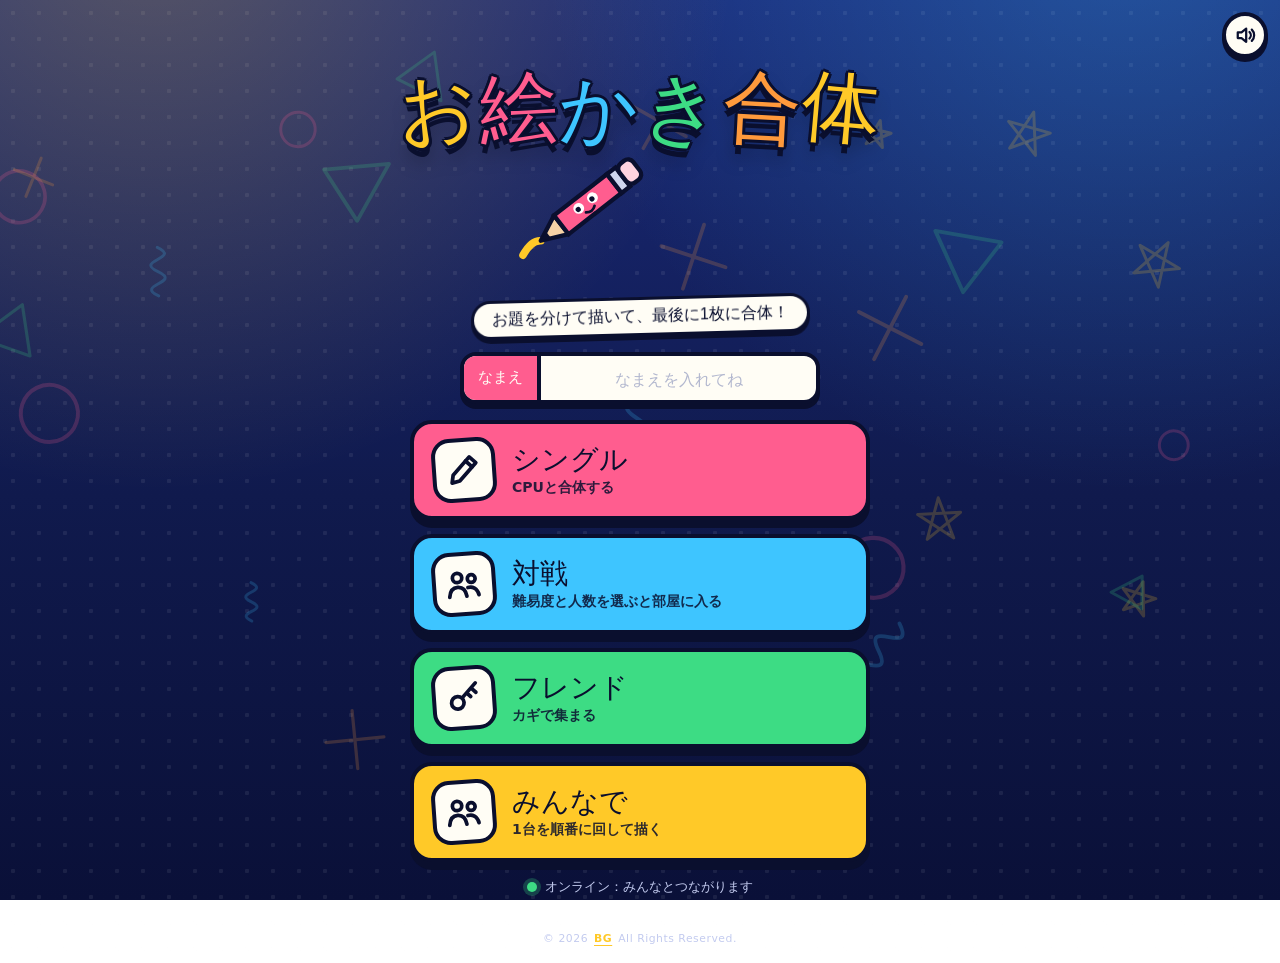
==== index.html @ b308ee33 "Friend rooms: mode select (normal, topic-pick, picture shiritori) Co-Authored-By: Claude Fable 5.2 <" ====
<!doctype html>
<html lang="ja">
<head>
  <meta charset="utf-8">
  <meta name="viewport" content="width=device-width, initial-scale=1">
  <meta name="theme-color" content="#101a4d">
  <!-- 安全設定：このページが読みこめるものを決める。
       プログラムは自分のサイトのものだけ。通信先は Supabase だけ。見た目は自分のサイトと Google Fonts だけ。
       万一、変な文字がページにまぎれこんでも、よそのプログラムは動かない。 -->
  <meta http-equiv="Content-Security-Policy" content="default-src 'self'; script-src 'self'; style-src 'self' https://fonts.googleapis.com; font-src https://fonts.gstatic.com; img-src 'self' data: blob:; connect-src 'self' https://*.supabase.co wss://*.supabase.co; worker-src 'self' blob:; object-src 'none'; base-uri 'none'; form-action 'none'">
  <meta name="referrer" content="no-referrer">
  <!-- アイコン：ブラウザのタブ（icon.svg / icon-32.png）と、スマホのホーム画面（apple-touch-icon.png / icon-192.png） -->
  <link rel="icon" href="icon.svg" type="image/svg+xml">
  <link rel="icon" href="icon-32.png" type="image/png" sizes="32x32">
  <link rel="icon" href="icon-192.png" type="image/png" sizes="192x192">
  <link rel="apple-touch-icon" href="apple-touch-icon.png">
  <title>お絵かき合体</title>
  <meta name="description" content="お題を分けて描いて、最後に1枚に合体！となりの絵は見えないまま描いて、つながり度を点数で出す。1人でも、友だちと5人まででも遊べる。無料・登録なし・スマホOKのお絵かきゲーム。">
  <!-- 紹介カード：X や LINE に URL を貼ったときに出る、タイトルと画像 -->
  <meta property="og:type" content="website">
  <meta property="og:site_name" content="お絵かき合体">
  <meta property="og:title" content="お絵かき合体｜半分だけ描いて、合体！">
  <meta property="og:description" content="となりの絵は見えないまま描いて合体。だいたい変な生き物が生まれます。無料・登録なし・スマホOK。">
  <meta property="og:url" content="https://orjapps.github.io/oekaki-gattai/">
  <meta property="og:image" content="https://orjapps.github.io/oekaki-gattai/ogp.png">
  <meta property="og:image:width" content="1200">
  <meta property="og:image:height" content="630">
  <meta property="og:locale" content="ja_JP">
  <meta name="twitter:card" content="summary_large_image">
  <meta name="twitter:site" content="@BG_boldgenesis">
  <meta name="twitter:image" content="https://orjapps.github.io/oekaki-gattai/ogp.png">
  <link rel="preconnect" href="https://fonts.googleapis.com">
  <link rel="preconnect" href="https://fonts.gstatic.com" crossorigin>
  <link href="https://fonts.googleapis.com/css2?family=Mochiy+Pop+One&family=Zen+Maru+Gothic:wght@500;700&display=swap" rel="stylesheet">
  <link rel="stylesheet" href="style.css?v=20261119172247">
</head>
<body>
  <main id="app"></main>
  <footer class="copyright"><small>&copy; 2026 <a href="https://x.com/BG_boldgenesis" target="_blank" rel="noopener noreferrer">BG</a> All Rights Reserved.</small></footer>
  <script type="module" src="app.js?v=20261119172247"></script>
</body>
</html>
---- style.css ----
/* style.css：クイズ番組のステージ × らくがき帳。太いふち、ずらした影、はっきりした色。 */
:root {
  --ink: #0a0f2e;
  --navy: #101a4d;
  --panel: #1c2b6e;
  --line: #34449a;
  --gold: #ffc928;
  --pink: #ff5d8f;
  --sky: #3ec5ff;
  --green: #3ddc84;
  --orange: #ff9a3c;
  --red: #ff5252;
  --paper: #fffdf5;
  --text: #ffffff;
  --sub: #c3cbef;
  --display: "Mochiy Pop One", "Hiragino Maru Gothic ProN", "Yu Gothic UI", "Meiryo", sans-serif;
  --body: "Zen Maru Gothic", "Hiragino Maru Gothic ProN", "Yu Gothic UI", "Meiryo", system-ui, sans-serif;
  /* 文字のふちどり（8方向）＋下の影 */
  --outline: 3px 0 0 var(--ink), -3px 0 0 var(--ink), 0 3px 0 var(--ink), 0 -3px 0 var(--ink),
    2px 2px 0 var(--ink), -2px 2px 0 var(--ink), 2px -2px 0 var(--ink), -2px -2px 0 var(--ink);
}
* { box-sizing: border-box; }
html, body { margin: 0; }
body {
  color: var(--text);
  font-family: var(--body);
  font-weight: 500;
  min-height: 100vh;
  background:
    radial-gradient(circle at 12% -10%, rgba(255, 201, 40, .28) 0, transparent 38%),
    radial-gradient(circle at 88% -10%, rgba(62, 197, 255, .28) 0, transparent 38%),
    radial-gradient(rgba(255, 255, 255, .07) 2px, transparent 2.5px) 0 0 / 26px 26px,
    linear-gradient(#1a2a7a, var(--navy) 55%, #0a1038) fixed;
  overflow-x: hidden;
  display: flex; flex-direction: column; /* 著作権表示をいちばん下に置く */
}
.backdrop { position: fixed; inset: 0; width: 100%; height: 100%; z-index: 0; pointer-events: none; }
.confetti { position: fixed; inset: 0; width: 100%; height: 100%; z-index: 30; pointer-events: none; }

#app {
  position: relative; z-index: 1; flex: 1 0 auto; width: 100%;
  max-width: 600px; margin: 0 auto; padding: 66px 16px 20px;
  display: flex; flex-direction: column; align-items: center; gap: 16px; text-align: center;
}
h1, h2, p, ul { margin: 0; padding: 0; }

/* 画面が変わったとき、上から順にぽんと出る */
#app.enter > * { animation: pop .42s cubic-bezier(.2, 1.4, .4, 1) backwards; }
#app.enter > :nth-child(2) { animation-delay: .05s; }
#app.enter > :nth-child(3) { animation-delay: .1s; }
#app.enter > :nth-child(4) { animation-delay: .15s; }
#app.enter > :nth-child(5) { animation-delay: .2s; }
#app.enter > :nth-child(6) { animation-delay: .25s; }
#app.enter > :nth-child(n+7) { animation-delay: .3s; }
@keyframes pop { from { opacity: 0; transform: translateY(18px) scale(.94); } }

/* ---------- 文字 ---------- */
.logo {
  font-family: var(--display); font-weight: 400; font-size: clamp(44px, 13vw, 78px); line-height: 1.1;
  margin-top: 0; display: flex; flex-wrap: wrap; justify-content: center; letter-spacing: .02em;
}
.logo span {
  display: inline-block; color: var(--gold);
  text-shadow: var(--outline), 0 9px 0 var(--ink), 0 14px 18px rgba(0, 0, 0, .35);
  animation: hop 2.6s ease-in-out infinite; animation-delay: calc(var(--i) * .12s);
  transform: rotate(calc((var(--i) - 2.5) * 2deg));
}
.logo span:nth-child(2) { color: var(--pink); }
.logo span:nth-child(3) { color: var(--sky); }
.logo span:nth-child(4) { color: var(--green); }
.logo span:nth-child(5) { color: var(--orange); }
@keyframes hop {
  0%, 60%, 100% { translate: 0 0; }
  30% { translate: 0 -12px; }
}
.mascot { width: min(260px, 70%); margin-top: -6px; }
.mascot svg { display: block; width: 100%; overflow: visible; }
/* 線とえんぴつの動きは app.js の animateMascot が毎フレーム動かす（えんぴつの先が線の先頭にくる） */
.squiggle { fill: none; stroke: var(--gold); stroke-width: 7; stroke-linecap: round; stroke-linejoin: round; }

.tagline {
  font-family: var(--display); font-size: 16px; color: var(--ink); background: var(--paper);
  border: 3px solid var(--ink); border-radius: 999px; padding: 6px 18px; box-shadow: 0 4px 0 var(--ink); rotate: -1.5deg;
}
.head { display: flex; flex-direction: column; align-items: center; gap: 12px; }
.ribbon {
  font-family: var(--display); font-weight: 400; font-size: clamp(26px, 7vw, 36px); color: var(--ink);
  background: var(--gold); border: 4px solid var(--ink); border-radius: 14px; padding: 6px 30px;
  box-shadow: 0 6px 0 var(--ink); rotate: -2deg;
}
.lead { font-size: 19px; font-weight: 700; }
.note { font-size: 15px; color: var(--sub); line-height: 1.6; }
.status { font-size: 13px; color: var(--sub); display: flex; align-items: center; gap: 8px; justify-content: center; }
.status i { width: 10px; height: 10px; border-radius: 50%; background: var(--orange); flex: none; }
.status.on i { background: var(--green); box-shadow: 0 0 0 4px rgba(61, 220, 132, .25); }

/* ---------- 入力 ---------- */
.nametag {
  display: flex; align-items: stretch; width: 100%; max-width: 360px; border: 4px solid var(--ink); border-radius: 16px;
  background: var(--paper); box-shadow: 0 5px 0 var(--ink); overflow: hidden;
}
.nametag span { white-space: nowrap; font-family: var(--display); font-size: 15px; color: var(--paper); background: var(--pink); padding: 0 14px; display: grid; place-items: center; border-right: 4px solid var(--ink); }
.input { font: inherit; font-weight: 700; font-size: 20px; text-align: center; color: var(--ink); background: transparent; border: 0; padding: 10px 12px; width: 100%; min-width: 0; }
.input:focus { outline: none; background: #fff3c4; }
.input.key { font-family: var(--display); font-size: clamp(22px, 7vw, 32px); letter-spacing: .06em; padding: 8px 0; color: var(--ink); }
.input.key::placeholder { color: #cfd3e6; }
.input::placeholder { color: #b3b8cf; font-weight: 500; font-size: 16px; }

/* ---------- ボタン ---------- */
button { font-family: var(--body); cursor: pointer; -webkit-tap-highlight-color: transparent; }
:focus-visible { outline: 4px solid #fff; outline-offset: 3px; }
.ico { display: inline-grid; place-items: center; flex: none; }
.ico svg { width: 1.25em; height: 1.25em; fill: none; stroke: currentColor; stroke-width: 2.4; stroke-linecap: round; stroke-linejoin: round; }

.menu { display: flex; flex-direction: column; gap: 14px; width: 100%; max-width: 460px; }
.card {
  position: relative; display: flex; align-items: center; gap: 16px; text-align: left; color: var(--ink);
  background: var(--c); border: 4px solid var(--ink); border-radius: 22px; padding: 14px 18px;
  box-shadow: 0 8px 0 var(--ink); transition: translate .08s, box-shadow .08s, rotate .15s;
}
.card:hover { rotate: -1deg; translate: 0 -2px; box-shadow: 0 10px 0 var(--ink); }
.card:active { translate: 0 6px; box-shadow: 0 2px 0 var(--ink); }
.card-art { width: 64px; height: 64px; flex: none; border-radius: 18px; background: var(--paper); border: 4px solid var(--ink); display: grid; place-items: center; font-size: 30px; rotate: -4deg; overflow: hidden; }
.card-art .mini { width: 100%; height: 100%; display: block; }
.card-text { display: flex; flex-direction: column; gap: 2px; min-width: 0; }
.card-text b { font-family: var(--display); font-weight: 400; font-size: clamp(22px, 6.5vw, 28px); line-height: 1.25; }
.card-text small { font-size: 14px; font-weight: 700; opacity: .85; }
.stars { margin-left: auto; font-size: 20px; color: var(--paper); text-shadow: var(--outline); white-space: nowrap; letter-spacing: 2px; }
.stars i { font-style: normal; opacity: .28; }

.btn {
  font-family: var(--display); font-size: 17px; color: var(--ink); background: var(--paper);
  border: 4px solid var(--ink); border-radius: 18px; padding: 11px 22px; box-shadow: 0 6px 0 var(--ink);
  display: inline-flex; align-items: center; justify-content: center; gap: 8px; transition: translate .08s, box-shadow .08s;
}
.btn:hover { translate: 0 -2px; box-shadow: 0 8px 0 var(--ink); }
.btn:active { translate: 0 5px; box-shadow: 0 1px 0 var(--ink); }
.btn.primary { background: var(--gold); font-size: 22px; padding: 14px 40px; }
.btn.primary.on, .btn.go { background: var(--green); }
.btn.ghost { background: transparent; border-color: transparent; box-shadow: none; color: var(--sub); font-family: var(--body); font-weight: 700; font-size: 16px; }
.btn.ghost:hover { color: #fff; translate: 0 0; box-shadow: none; }
.actions { display: flex; flex-wrap: wrap; gap: 12px; justify-content: center; align-items: center; }

.mute {
  position: fixed; top: 12px; right: 12px; z-index: 20; width: 46px; height: 46px; border-radius: 50%;
  background: var(--paper); color: var(--ink); border: 4px solid var(--ink); box-shadow: 0 4px 0 var(--ink);
  display: grid; place-items: center; font-size: 18px; padding: 0;
}
.mute:active { translate: 0 3px; box-shadow: 0 1px 0 var(--ink); }

/* ---------- チップ・カギ ---------- */
.chips, .row { display: flex; gap: 10px; flex-wrap: wrap; justify-content: center; align-items: center; width: 100%; }
.chip { background: var(--panel); border: 3px solid var(--ink); border-radius: 999px; padding: 5px 14px; font-size: 15px; font-weight: 700; display: inline-flex; align-items: center; gap: 8px; }
.chip.gold { background: var(--gold); color: var(--ink); font-family: var(--display); font-weight: 400; font-size: 17px; box-shadow: 0 4px 0 var(--ink); }
.chip .dot { width: 14px; height: 14px; border-radius: 50%; background: var(--seat); border: 3px solid var(--ink); flex: none; }

.ticket {
  position: relative; background: var(--paper); color: var(--ink); border: 4px dashed var(--ink); border-radius: 18px;
  padding: 10px 26px 12px; display: flex; flex-direction: column; align-items: center; gap: 2px;
  box-shadow: 0 6px 0 var(--ink); width: 100%; max-width: 380px; rotate: 1deg;
}
.ticket small { font-weight: 700; font-size: 14px; display: inline-flex; align-items: center; gap: 6px; }
.ticket b { font-family: var(--display); font-weight: 400; font-size: clamp(26px, 8.2vw, 40px); letter-spacing: .04em; line-height: 1.3; white-space: nowrap; color: var(--pink); text-shadow: 0 3px 0 var(--ink); }
.ticket .tool { margin-top: 4px; }

/* ---------- ロビー：回答席 ---------- */
.podiums { list-style: none; display: grid; grid-template-columns: repeat(var(--n, 5), 1fr); gap: 10px; width: 100%; align-items: end; }
.podium {
  position: relative; display: flex; flex-direction: column; align-items: center; gap: 4px; min-width: 0;
  background: var(--seat); color: var(--ink); border: 4px solid var(--ink); border-radius: 18px 18px 10px 10px;
  padding: 34px 6px 8px; margin-top: 30px; box-shadow: 0 6px 0 var(--ink);
}
.podium.empty { background: var(--panel); color: var(--sub); border-style: dashed; box-shadow: none; }
.avatar { position: absolute; top: -32px; width: 60px; height: 60px; }
.face svg { width: 60px; height: 60px; display: block; }
.podium:not(.empty) .avatar { animation: bob 2.2s ease-in-out infinite; }
.podium.ready .avatar { animation: cheer .5s ease-in-out infinite alternate; }
.q { display: grid; place-items: center; width: 54px; height: 54px; margin: 3px; border-radius: 50%; border: 4px dashed var(--line); font-family: var(--display); font-size: 26px; color: var(--line); background: var(--navy); }
@keyframes bob { 50% { translate: 0 -5px; } }
@keyframes cheer { to { translate: 0 -10px; rotate: 6deg; } }
.pname { font-weight: 700; font-size: 14px; max-width: 100%; overflow: hidden; text-overflow: ellipsis; white-space: nowrap; }
.you { font-size: 11px; font-weight: 700; background: var(--ink); color: #fff; border-radius: 999px; padding: 1px 8px; }
.lamp { margin-top: 2px; width: 100%; font-size: 12px; font-weight: 700; border-radius: 8px; padding: 4px 2px; background: rgba(10, 15, 46, .18); display: flex; justify-content: center; align-items: center; gap: 3px; }
.podium.ready .lamp { background: var(--ink); color: var(--green); box-shadow: 0 0 14px rgba(61, 220, 132, .8); }
.podium.empty .lamp { background: transparent; }

/* ---------- お題の巨大パネル ---------- */
.board {
  position: relative; width: 100%; background: linear-gradient(#1746d6, #0d2a8a); border: 6px solid var(--gold); border-radius: 22px;
  padding: 22px 12px 26px; display: flex; flex-direction: column; gap: 4px;
  box-shadow: 0 0 0 4px var(--ink), 0 12px 0 var(--ink), 0 0 60px rgba(255, 201, 40, .35);
}
.board::before, .board::after { content: ""; position: absolute; top: 10px; width: 12px; height: 12px; border-radius: 50%; background: var(--gold); box-shadow: 0 0 10px var(--gold); animation: blink 1s steps(2) infinite; }
.board::before { left: 12px; }
.board::after { right: 12px; animation-delay: .5s; }
@keyframes blink { 50% { opacity: .25; } }
.board small { font-family: var(--display); font-size: 20px; color: var(--gold); letter-spacing: .3em; padding-left: .3em; }
.board b { font-family: var(--display); font-weight: 400; font-size: clamp(54px, 17vw, 108px); line-height: 1.15; color: #fff; text-shadow: var(--outline), 0 8px 0 var(--ink); overflow-wrap: anywhere; }
.board.small { padding: 8px 12px 10px; border-width: 5px; box-shadow: 0 0 0 4px var(--ink), 0 7px 0 var(--ink); flex-direction: row; justify-content: center; align-items: baseline; gap: 14px; }
.board.small small { font-size: 14px; letter-spacing: .1em; }
.board.small b { font-size: clamp(30px, 8.5vw, 46px); text-shadow: var(--outline), 0 4px 0 var(--ink); }
.board.small::before, .board.small::after { display: none; }

/* お題の発表 */
#app[data-screen^="intro"] .board { animation: flip .7s cubic-bezier(.2, 1.3, .4, 1) backwards; }
#app[data-screen^="intro"] .board b { animation: slam .5s .45s cubic-bezier(.2, 1.6, .4, 1) backwards; }
@keyframes flip { from { transform: perspective(700px) rotateX(-88deg); opacity: 0; } }
@keyframes slam { from { scale: 2.4; opacity: 0; } }
.spots { position: fixed; inset: 0; z-index: -1; pointer-events: none; overflow: hidden; }
.spots i { position: absolute; top: -10vh; width: 40vw; height: 130vh; background: linear-gradient(rgba(255, 255, 255, .16), transparent 80%); transform-origin: top center; filter: blur(6px); clip-path: polygon(42% 0, 58% 0, 100% 100%, 0 100%); }
.spots i:first-child { left: 0; animation: sweep 2.4s ease-in-out infinite alternate; }
.spots i:last-child { right: 0; animation: sweep 2.4s ease-in-out infinite alternate-reverse; }
@keyframes sweep { from { rotate: -22deg; } to { rotate: 22deg; } }
.brief { display: flex; align-items: center; gap: 18px; text-align: left; background: var(--panel); border: 4px solid var(--ink); border-radius: 20px; padding: 14px 18px; box-shadow: 0 6px 0 var(--ink); }
.preview { width: auto; height: auto; max-width: 170px; max-height: 120px; flex: none; border-radius: 12px; border: 4px solid var(--ink); display: block; }
.part-name { font-family: var(--display); font-size: clamp(26px, 8vw, 36px); color: var(--gold); text-shadow: var(--outline); line-height: 1.3; }
.fuse { width: 100%; max-width: 420px; height: 14px; background: var(--ink); border-radius: 999px; padding: 3px; }
.fuse i { display: block; height: 100%; border-radius: 999px; background: var(--gold); animation: burn linear forwards; transform-origin: left; }
@keyframes burn { to { transform: scaleX(0); } }

/* ---------- 描く画面 ---------- */
.clock { display: inline-flex; align-items: center; gap: 8px; background: var(--ink); border-radius: 999px; padding: 6px 14px 6px 10px; font-size: 17px; position: relative; overflow: hidden; }
.clock b { font-family: var(--display); font-weight: 400; font-variant-numeric: tabular-nums; position: relative; z-index: 1; }
.clock .ico { position: relative; z-index: 1; color: var(--gold); }
.timebar { position: absolute; inset: 0; opacity: .5; }
.timebar i { display: block; height: 100%; background: var(--green); transition: width .25s linear; }
.clock.hurry { animation: shake .4s infinite; }
.clock.hurry .timebar i { background: var(--red); }
@keyframes shake { 25% { translate: -2px 0; } 75% { translate: 2px 0; } }

.easel { width: min(100%, calc(62vh * var(--ratio, 1))); background: var(--paper); border: 5px solid var(--ink); border-radius: 18px; padding: 8px; box-shadow: 0 10px 0 var(--ink), 0 22px 30px rgba(0, 0, 0, .35); position: relative; }
.easel::before { content: ""; position: absolute; top: -16px; left: 50%; translate: -50% 0; width: 86px; height: 22px; border-radius: 8px; background: var(--pink); border: 4px solid var(--ink); }
.pad { width: 100%; aspect-ratio: var(--ratio, 1); background: #fff; border-radius: 10px; touch-action: none; cursor: crosshair; display: block; }
#app .easel.flash { animation: flash .6s ease-out; }
@keyframes flash { 0% { scale: .9; box-shadow: 0 0 0 0 #fff, 0 10px 0 var(--ink); } 40% { scale: 1.04; box-shadow: 0 0 0 26px rgba(255, 255, 255, 0), 0 10px 0 var(--ink); } }

.tools { display: flex; flex-direction: column; gap: 10px; width: 100%; background: var(--panel); border: 4px solid var(--ink); border-radius: 20px; padding: 12px 10px; box-shadow: 0 6px 0 var(--ink); }
.toolrow { display: flex; flex-wrap: wrap; gap: 8px; justify-content: center; align-items: center; }
.swatch { width: 34px; height: 34px; border-radius: 50%; border: 4px solid var(--ink); background: var(--sw); padding: 0; box-shadow: inset 0 -5px 0 rgba(0, 0, 0, .2), inset 0 4px 0 rgba(255, 255, 255, .35); transition: scale .12s; }
.swatch.on { scale: 1.22; box-shadow: 0 0 0 4px #fff, inset 0 -5px 0 rgba(0, 0, 0, .2); }
.tool { font-size: 14px; font-weight: 700; color: var(--ink); background: var(--paper); border: 3px solid var(--ink); border-radius: 12px; padding: 6px 10px; box-shadow: 0 4px 0 var(--ink); display: inline-flex; align-items: center; gap: 5px; min-height: 40px; }
.tool:active { translate: 0 3px; box-shadow: 0 1px 0 var(--ink); }
.tool.on { background: var(--gold); }
.tool .dot { width: var(--d); height: var(--d); border-radius: 50%; background: var(--ink); display: inline-block; }
.waiting .tools, .waiting .easel { opacity: .6; pointer-events: none; }
.waiting #wait-text { font-family: var(--display); font-size: 17px; color: var(--gold); animation: pulse 1.2s ease-in-out infinite; }
@keyframes pulse { 50% { opacity: .45; } }

/* ---------- 合体 ---------- */
#app .merging { font-family: var(--display); font-size: 26px; color: var(--sky); text-shadow: var(--outline); animation: shake .25s infinite; }
#app .stamp {
  font-family: var(--display); font-size: clamp(44px, 14vw, 72px); line-height: 1.1; color: var(--red);
  text-shadow: var(--outline), 0 7px 0 var(--ink); rotate: -6deg; margin-bottom: 14px; animation: stamp .55s cubic-bezier(.2, 1.7, .4, 1) backwards;
}
@keyframes stamp { from { scale: 3.6; opacity: 0; rotate: 12deg; } }

.loading { display: flex; gap: 12px; margin-top: 60px; }
.loading i { width: 22px; height: 22px; border-radius: 50%; background: var(--gold); border: 4px solid var(--ink); animation: hop .9s ease-in-out infinite; }
.loading i:nth-child(2) { background: var(--pink); animation-delay: .15s; }
.loading i:nth-child(3) { background: var(--sky); animation-delay: .3s; }

.toast {
  position: fixed; left: 50%; bottom: 24px; translate: -50% 0; z-index: 40; max-width: 90vw;
  font-weight: 700; font-size: 16px; color: var(--ink); background: var(--paper);
  border: 4px solid var(--ink); border-radius: 14px; padding: 10px 18px; box-shadow: 0 5px 0 var(--ink); animation: pop .3s backwards; text-align: center;
}

/* せまい画面：回答席を2列に */
@media (max-width: 430px) {
  .podiums { grid-template-columns: repeat(var(--m, 3), 1fr); row-gap: 4px; }
  .card { padding: 12px 14px; gap: 12px; }
  .card-art { width: 54px; height: 54px; font-size: 26px; }
  .stars { font-size: 16px; }
  .brief { flex-direction: column; text-align: center; }
}

/* 「動きを減らす」設定の人には、動きを止める */
@media (prefers-reduced-motion: reduce) {
  *, *::before, *::after { animation: none !important; transition: none !important; }
}

/* 著作権表示（どの画面でもいちばん下） */
.copyright { position: relative; z-index: 1; text-align: center; padding: 14px 16px 18px; color: var(--sub); font-size: 13px; letter-spacing: .04em; }
.copyright a { color: var(--gold); font-weight: 700; text-decoration: underline; text-underline-offset: 3px; padding: 6px 2px; }
.copyright a:hover { color: #fff; }

/* Xでシェア */
.btn.share { background: #000; color: #fff; text-decoration: none; }

/* パソコンの「Xでシェア」の手順の窓 */
.share-dialog {
  width: min(92vw, 460px); max-height: 92vh; overflow: auto; color: var(--ink); background: var(--paper);
  border: 5px solid var(--ink); border-radius: 22px; padding: 18px 20px; box-shadow: 0 10px 0 var(--ink); text-align: center;
  font-family: var(--body); font-weight: 500;
}
.share-dialog::backdrop { background: rgba(5, 8, 30, .78); }
.share-dialog h3 { margin: 0 0 10px; font-family: var(--display); font-weight: 400; font-size: 24px; }
.share-preview { width: min(100%, 210px); aspect-ratio: 4 / 5; border-radius: 12px; border: 4px solid var(--ink); background: var(--navy); display: block; margin: 0 auto 12px; }
.steps { list-style: none; counter-reset: step; margin: 0 0 8px; padding: 0; display: flex; flex-direction: column; gap: 10px; text-align: left; }
.steps li { counter-increment: step; position: relative; padding: 10px 12px 10px 54px; background: #fff; border: 3px solid var(--ink); border-radius: 14px; display: flex; flex-direction: column; gap: 6px; align-items: flex-start; }
.steps li::before { content: counter(step); position: absolute; left: 10px; top: 10px; width: 32px; height: 32px; border-radius: 50%; background: var(--gold); border: 3px solid var(--ink); display: grid; place-items: center; font-family: var(--display); font-size: 16px; }
.steps b { font-size: 17px; }
.steps .note { color: #4a5176; font-size: 14px; }
.steps .toolrow { justify-content: flex-start; }
.step-state { font-size: 14px; font-weight: 700; color: #4a5176; }
.step-state.ok { color: #12813f; }
.step-state.ng { color: #c22a2a; }
.share-dialog .btn.ghost { color: #4a5176; }
.share-dialog .btn.ghost:hover { color: var(--ink); }

/* ---------- v5：たてに長い絵、点数、おてほん ---------- */
/* 合体した絵がたてに長いとき（3人以上で上下に分けたとき）は、画面をスクロールして見る */
.easel.tall { width: min(100%, 400px); }
#result { touch-action: auto; cursor: default; }
.note.tip { color: var(--gold); }
[hidden] { display: none !important; }
.scorebox {
  display: flex; align-items: center; justify-content: center; flex-wrap: wrap; gap: 4px 12px;
  background: var(--gold); color: var(--ink); border: 4px solid var(--ink); border-radius: 18px;
  padding: 6px 18px; box-shadow: 0 6px 0 var(--ink); rotate: -1deg; animation: pop .4s backwards;
}
.scorebox small { font-family: var(--display); font-size: 16px; }
.scorebox .points { font-family: var(--display); font-size: 22px; }
.scorebox .points b { font-weight: 400; font-size: 46px; line-height: 1; color: #e02828; margin-right: 2px; }
.scorebox em { font-style: normal; font-family: var(--display); font-size: 18px; }
.sample {
  /* 合体した絵に重ならないように、絵の下に置く */
  position: static; margin: 2px auto 0; width: clamp(96px, 30%, 150px); cursor: zoom-in; transition: width .2s;
  background: #fff; border: 4px solid var(--ink); border-radius: 12px; padding: 4px 4px 2px;
  box-shadow: 0 4px 0 var(--ink); rotate: -3deg; animation: pop .4s backwards;
}
.sample canvas { width: 100%; display: block; border-radius: 6px; }
.sample figcaption { font-family: var(--display); font-size: 13px; color: var(--ink); text-align: center; line-height: 1.5; }
.sample.big { width: min(70%, 300px); cursor: zoom-out; }
.tool.size { font-family: var(--display); font-size: 18px; min-width: 64px; justify-content: center; }
.tools .lead { text-align: center; }
.size-input { width: 92px; text-align: center; background: var(--paper); color: var(--ink); border: 4px solid var(--ink); border-radius: 14px; font-family: var(--display); font-size: 36px; line-height: 1.2; padding: 4px 6px; box-shadow: 0 4px 0 var(--ink); }
.unit { font-family: var(--display); font-size: 24px; color: #fff; text-shadow: var(--outline); }
/* お題の文字が多いとき（組み合わせお題）は、文字を小さくして2行までにおさめる */
.board b { font-size: clamp(26px, min(17vw, calc(150vw / var(--len, 4))), min(108px, calc(900px / var(--len, 4)))); }
.board.small b { font-size: clamp(18px, calc(96vw / var(--len, 4)), min(46px, calc(560px / var(--len, 4)))); }
.sample figcaption { overflow-wrap: anywhere; }
/* お題にそえる向き（正面・左向きなど） */
.board .dir { font-style: normal; font-family: var(--display); font-size: 22px; color: var(--ink); background: var(--gold); border-radius: 999px; padding: 2px 16px; margin-top: 6px; }
.board.small .dir { font-size: 14px; padding: 1px 10px; margin-top: 0; white-space: nowrap; align-self: center; }
/* 最初の2秒だけ見せるお手本（シルエット） */
.intro-sample { margin: 0; width: min(62vw, 250px); background: #fff; border: 5px solid var(--ink); border-radius: 16px; padding: 6px 6px 2px; box-shadow: 0 6px 0 var(--ink); rotate: -2deg; animation: pop .35s backwards; }
.intro-sample canvas { width: 100%; display: block; border-radius: 8px; }
.intro-sample figcaption { font-family: var(--display); font-size: 15px; color: var(--ink); text-align: center; line-height: 1.7; }
/* お手本を出すぶん、最初の画面のお題の看板を少し小さくする */
#app[data-screen^="intro"] .board b { font-size: clamp(24px, min(11vw, calc(110vw / var(--len, 4))), min(70px, calc(700px / var(--len, 4)))); }

/* 100点の演出（全画面） */
.jackpot { position: fixed; inset: 0; z-index: 40; background: rgba(8, 10, 34, .93); animation: jackpot-in .8s both; overflow: hidden; }
.jackpot canvas { position: absolute; inset: 0; width: 100%; height: 100%; }
.jackpot-title, .jackpot-sub { position: absolute; left: 0; right: 0; margin: 0; text-align: center; font-family: var(--display); opacity: 0; pointer-events: none; }
.jackpot-title { bottom: 15%; font-size: clamp(64px, 20vw, 150px); line-height: 1; color: #ffc928; -webkit-text-stroke: 6px var(--ink); paint-order: stroke fill; text-shadow: 0 8px 0 var(--ink); }
.jackpot-sub { bottom: 8%; font-size: clamp(18px, 5vw, 34px); color: #fff; text-shadow: 0 3px 0 var(--ink); }
.jackpot.show-title .jackpot-title { animation: jackpot-pop .7s cubic-bezier(.2, 1.6, .4, 1) both; }
.jackpot.show-title .jackpot-sub { animation: jackpot-pop .7s .35s cubic-bezier(.2, 1.6, .4, 1) both; }
.jackpot.leaving { animation: jackpot-out .7s both; }
.jackpot-skip { position: absolute; top: 14px; right: 14px; z-index: 1; }
@keyframes jackpot-in { from { opacity: 0; } to { opacity: 1; } }
@keyframes jackpot-out { from { opacity: 1; } to { opacity: 0; } }
@keyframes jackpot-pop { from { opacity: 0; scale: .2; } to { opacity: 1; scale: 1; } }

/* 確認用（?debug）：合体でどの方法を使ったかの表示 */
.dbg { max-width: 760px; margin: 12px auto 0; padding: 10px 12px; background: rgba(255, 255, 255, .92); color: #1a1f3c; border-radius: 10px; font: 12px/1.6 ui-monospace, monospace; text-align: left; white-space: pre-wrap; word-break: break-all; }

/* ---------- 絵しりとり ---------- */
.shiri-chain { display: flex; flex-direction: column; align-items: center; gap: 6px; width: 100%; }
.shiri-item, .shiri-prev { margin: 0; width: min(64%, 240px); background: #fff; border: 4px solid var(--ink); border-radius: 14px; padding: 4px 4px 2px; box-shadow: 0 4px 0 var(--ink); transition: width .2s; }
.shiri-item { cursor: zoom-in; }
.shiri-item.big { width: 100%; cursor: zoom-out; }
.shiri-item canvas, .shiri-prev canvas { width: 100%; display: block; border-radius: 8px; background: #fff; }
.shiri-item figcaption, .shiri-prev figcaption { display: flex; flex-direction: column; align-items: center; color: var(--ink); text-align: center; line-height: 1.4; padding: 2px 0; overflow-wrap: anywhere; }
.shiri-item figcaption small, .shiri-prev figcaption { font-size: 13px; font-weight: 700; }
.shiri-item figcaption b { font-family: var(--display); font-weight: 400; font-size: 22px; }
.shiri-item figcaption em { font-style: normal; font-weight: 700; font-size: 14px; color: #c22a2a; }
.shiri-item.ng { border-color: #e02828; box-shadow: 0 0 0 4px #e02828; }
.shiri-mark { font-family: var(--display); font-size: 30px; line-height: 1; color: #3ddc84; text-shadow: var(--outline); }
.shiri-mark.ng { color: #ff5252; }
.shiri-prev { width: min(46%, 170px); rotate: -2deg; }
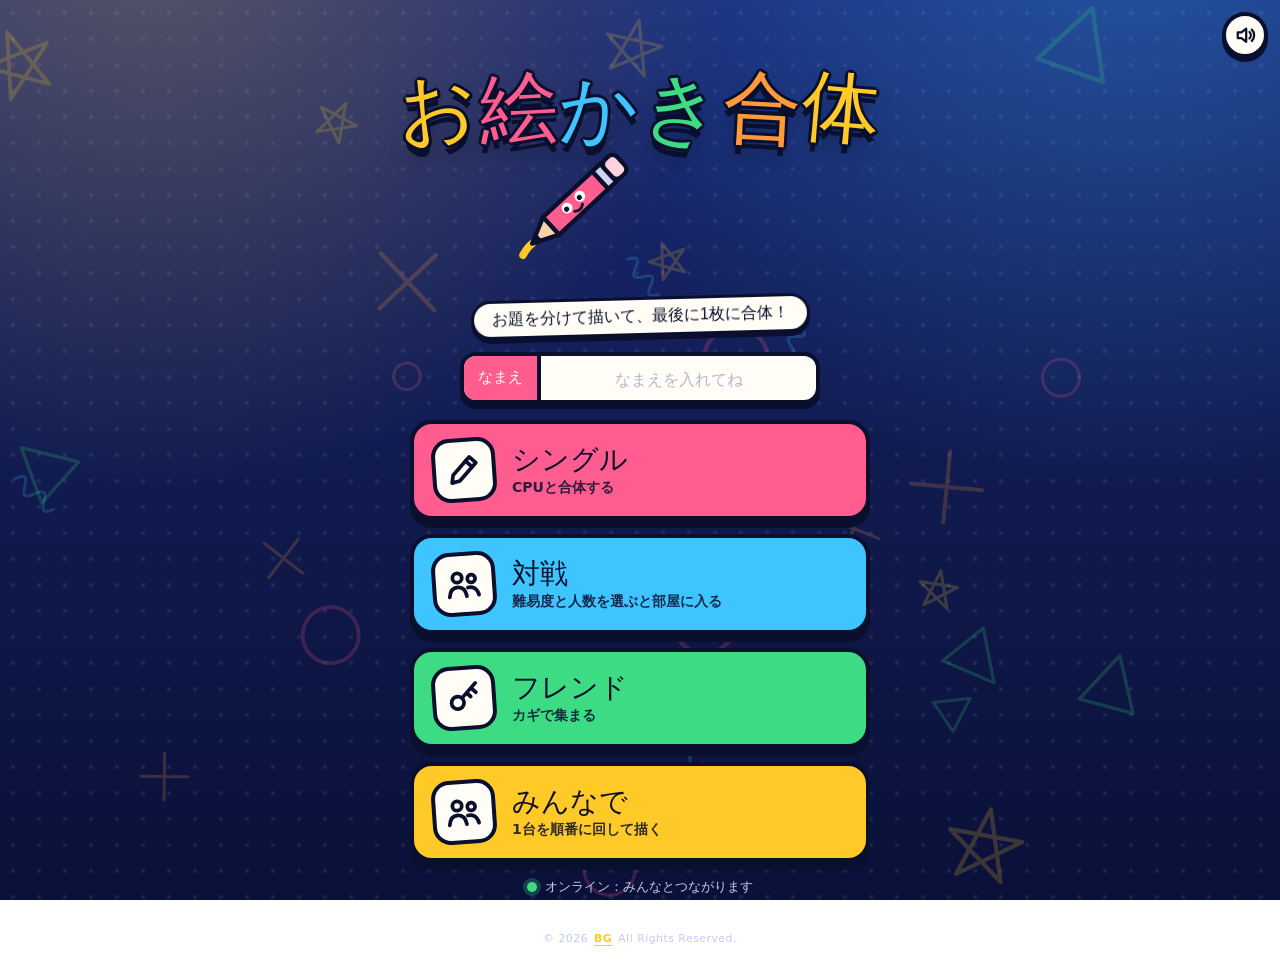
==== commit e922e1b1: "Rename friend modes Co-Authored-By: Claude Fable 5.2 <noreply@anthropic.com>" ====
--- a/index.html
+++ b/index.html
@@ -32,11 +32,11 @@
   <link rel="preconnect" href="https://fonts.googleapis.com">
   <link rel="preconnect" href="https://fonts.gstatic.com" crossorigin>
   <link href="https://fonts.googleapis.com/css2?family=Mochiy+Pop+One&family=Zen+Maru+Gothic:wght@500;700&display=swap" rel="stylesheet">
-  <link rel="stylesheet" href="style.css?v=20261119172247">
+  <link rel="stylesheet" href="style.css?v=20261119172837">
 </head>
 <body>
   <main id="app"></main>
   <footer class="copyright"><small>&copy; 2026 <a href="https://x.com/BG_boldgenesis" target="_blank" rel="noopener noreferrer">BG</a> All Rights Reserved.</small></footer>
-  <script type="module" src="app.js?v=20261119172247"></script>
+  <script type="module" src="app.js?v=20261119172837"></script>
 </body>
 </html>
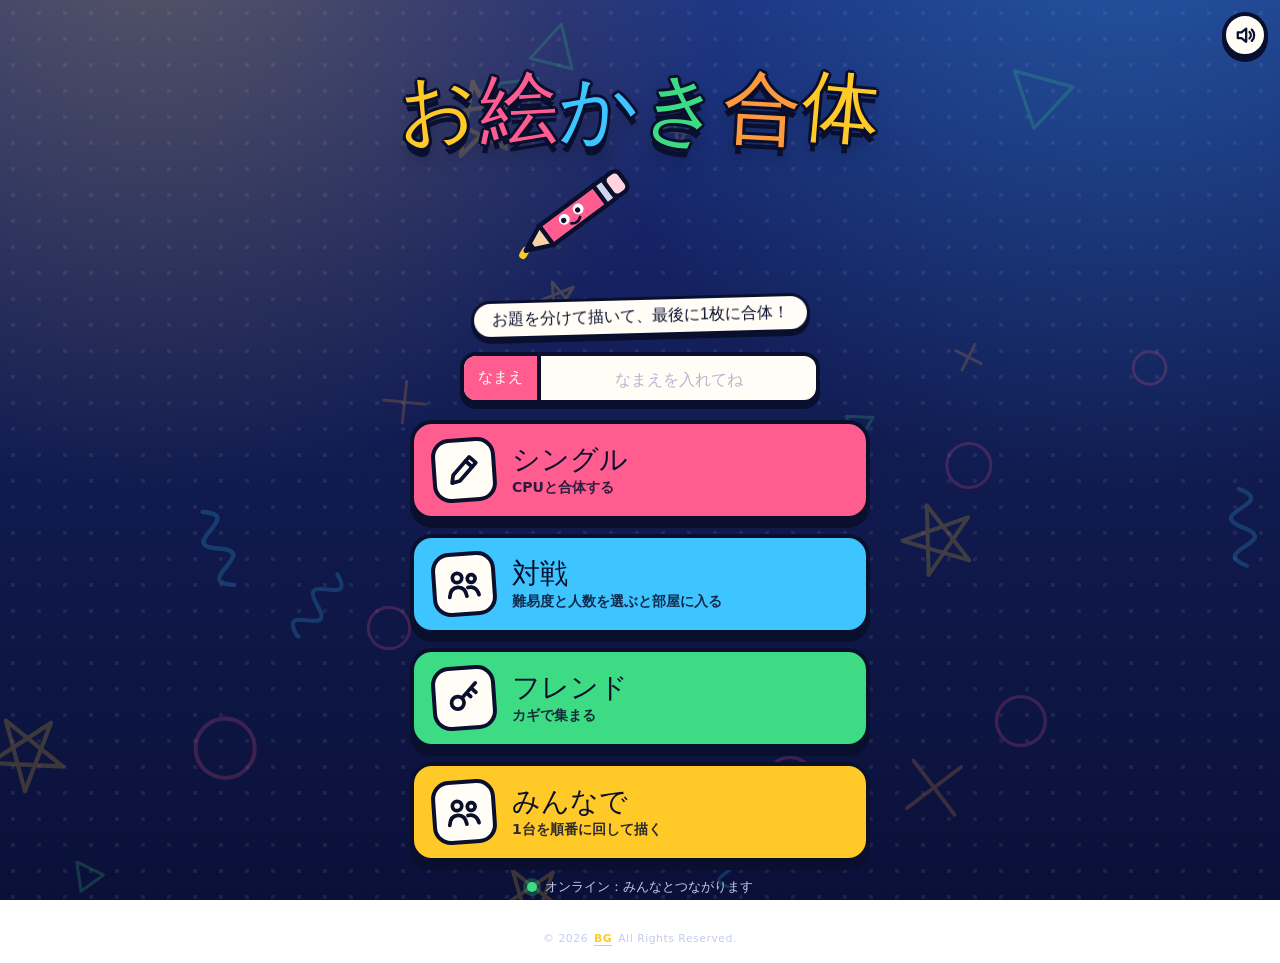
==== commit 4d5d894a: "Drawing screens fit in one viewport on phones and tablets; no page scroll while drawing Co-Authored-" ====
--- a/index.html
+++ b/index.html
@@ -32,11 +32,11 @@
   <link rel="preconnect" href="https://fonts.googleapis.com">
   <link rel="preconnect" href="https://fonts.gstatic.com" crossorigin>
   <link href="https://fonts.googleapis.com/css2?family=Mochiy+Pop+One&family=Zen+Maru+Gothic:wght@500;700&display=swap" rel="stylesheet">
-  <link rel="stylesheet" href="style.css?v=20261119172837">
+  <link rel="stylesheet" href="style.css?v=20261125154806">
 </head>
 <body>
   <main id="app"></main>
   <footer class="copyright"><small>&copy; 2026 <a href="https://x.com/BG_boldgenesis" target="_blank" rel="noopener noreferrer">BG</a> All Rights Reserved.</small></footer>
-  <script type="module" src="app.js?v=20261119172837"></script>
+  <script type="module" src="app.js?v=20261125154806"></script>
 </body>
 </html>
--- a/style.css
+++ b/style.css
@@ -381,3 +381,63 @@
 .shiri-mark { font-family: var(--display); font-size: 30px; line-height: 1; color: #3ddc84; text-shadow: var(--outline); }
 .shiri-mark.ng { color: #ff5252; }
 .shiri-prev { width: min(46%, 170px); rotate: -2deg; }
+
+/* ---------- 描く画面を、1画面に収める（スマホ・タブレットで、ページが動かないようにする） ---------- */
+/* html.fit は、描く画面のときだけつく（app.js の show）。ページ全体のスクロール・引っぱり・拡大を止める */
+#app { -webkit-user-select: none; user-select: none; -webkit-touch-callout: none; }
+#app input { -webkit-user-select: text; user-select: text; }
+button, .card, .swatch, .tool { touch-action: manipulation; } /* 2回タップで、画面が拡大しないようにする */
+html.fit, html.fit body { height: 100%; overflow: hidden; overscroll-behavior: none; }
+html.fit body { min-height: 0; }
+html.fit .copyright { display: none; }
+html.fit #app {
+  flex: 1 1 auto; height: 100vh; height: 100dvh; min-height: 0; padding: 8px 10px 10px; gap: 8px;
+  overflow-x: hidden; overflow-y: auto; overscroll-behavior: none; touch-action: pan-y; /* 収まらない小さな画面では、たてにだけ動かせる */
+}
+html.fit #app > * { flex: 0 0 auto; }
+/* お題：小さくして、右上の音のボタンをよける */
+html.fit .board { width: calc(100% - 58px); align-self: flex-start; padding: 4px 12px 6px; border-width: 4px; border-radius: 16px; box-shadow: 0 0 0 3px var(--ink), 0 5px 0 var(--ink); flex-direction: row; justify-content: center; align-items: center; flex-wrap: wrap; gap: 0 10px; min-height: 48px; }
+html.fit .board::before, html.fit .board::after { display: none; }
+html.fit .board small { font-size: 13px; letter-spacing: .1em; padding: 0; }
+html.fit .board b, html.fit .board.small b { font-size: clamp(16px, calc(74vw / var(--len, 4)), 28px); text-shadow: var(--outline); line-height: 1.2; }
+html.fit .board .dir { font-size: 13px; padding: 0 10px; margin: 0; }
+html.fit .head { gap: 2px; }
+html.fit .head .ribbon { font-size: 20px; padding: 2px 16px; }
+html.fit .head .lead { font-size: 14px; }
+html.fit .row { gap: 6px; }
+html.fit .chip { padding: 2px 10px; font-size: 13px; }
+html.fit .clock { padding: 3px 10px 3px 8px; font-size: 14px; }
+/* キャンバス：あいている高さいっぱいに広げる。たても横も、はみ出さない大きさにする */
+.stage { width: 100%; display: grid; place-items: center; }
+html.fit #app > .stage { flex: 1 1 0; min-height: 150px; padding-top: 10px; container-type: size; }
+html.fit .stage .easel { width: min(100%, calc((100cqh - 24px) * var(--ratio, 1) + 18px)); border-width: 4px; padding: 5px; border-radius: 14px; box-shadow: 0 5px 0 var(--ink); }
+html.fit .stage .easel::before { top: -10px; width: 60px; height: 14px; border-width: 3px; }
+/* 道具：小さくまとめる */
+html.fit .tools { gap: 6px; padding: 6px 6px 8px; border-width: 3px; border-radius: 14px; box-shadow: 0 4px 0 var(--ink); }
+html.fit .toolrow { gap: 4px; }
+html.fit .tool { font-size: 12px; padding: 3px 6px; min-height: 34px; border-radius: 10px; box-shadow: 0 3px 0 var(--ink); gap: 3px; }
+html.fit .tool .dot { width: calc(var(--d) * .75); height: calc(var(--d) * .75); }
+html.fit .swatch { width: clamp(20px, 5.9vw, 32px); height: clamp(20px, 5.9vw, 32px); border-width: 3px; }
+html.fit .swatch.on { scale: 1.16; box-shadow: 0 0 0 3px #fff; }
+html.fit .ticket { padding: 2px 10px; }
+html.fit .ticket small { font-size: 12px; }
+html.fit .ticket .input { font-size: 17px; padding: 4px 8px; }
+html.fit .note { font-size: 12px; line-height: 1.35; }
+html.fit .btn.primary { font-size: 18px; padding: 8px 32px; box-shadow: 0 4px 0 var(--ink); }
+/* お手本と「前の絵」：上の段に小さく置く。押すと、画面のまんなかに大きく出る（もう一度押すと、もどる） */
+html.fit .row .sample, html.fit .row .shiri-prev { width: 58px; margin: 0; rotate: none; padding: 2px; border-width: 3px; border-radius: 10px; box-shadow: 0 3px 0 var(--ink); cursor: zoom-in; animation: none; transition: none; }
+html.fit .row .sample figcaption, html.fit .row .shiri-prev figcaption { display: none; }
+html.fit .row .sample.big, html.fit .row .shiri-prev.big { position: fixed; z-index: 35; left: 50%; top: 50%; translate: -50% -50%; width: min(86vw, 70vh); padding: 6px; border-width: 5px; border-radius: 16px; box-shadow: 0 0 0 100vmax rgba(8, 10, 34, .75); cursor: zoom-out; }
+html.fit .row .sample.big figcaption, html.fit .row .shiri-prev.big figcaption { display: block; }
+/* 横向き（高さが小さい画面）：キャンバスを左、道具を右にならべる */
+@media (orientation: landscape) and (max-height: 620px) {
+  html.fit #app { max-width: none; display: grid; grid-template-columns: minmax(0, 1fr) minmax(250px, 300px); grid-auto-rows: min-content; align-content: start; align-items: center; justify-items: center; gap: 6px 10px; }
+  html.fit #app > .board, html.fit #app > .head, html.fit #app > .row { grid-column: 1 / -1; }
+  html.fit #app > .board { justify-self: start; }
+  html.fit #app > .stage { grid-column: 1; grid-row: 3 / span 4; align-self: stretch; height: calc(100dvh - 116px); min-height: 150px; }
+  html.fit #app > .tools, html.fit #app > .ticket, html.fit #app > .note, html.fit #app > .btn { grid-column: 2; }
+  html.fit .swatch { width: 20px; height: 20px; }
+  html.fit .toolrow { gap: 3px; }
+  html.fit #app:not(.waiting) > .note { display: none; }
+  html.fit #app > .btn { margin-top: 2px; }
+}
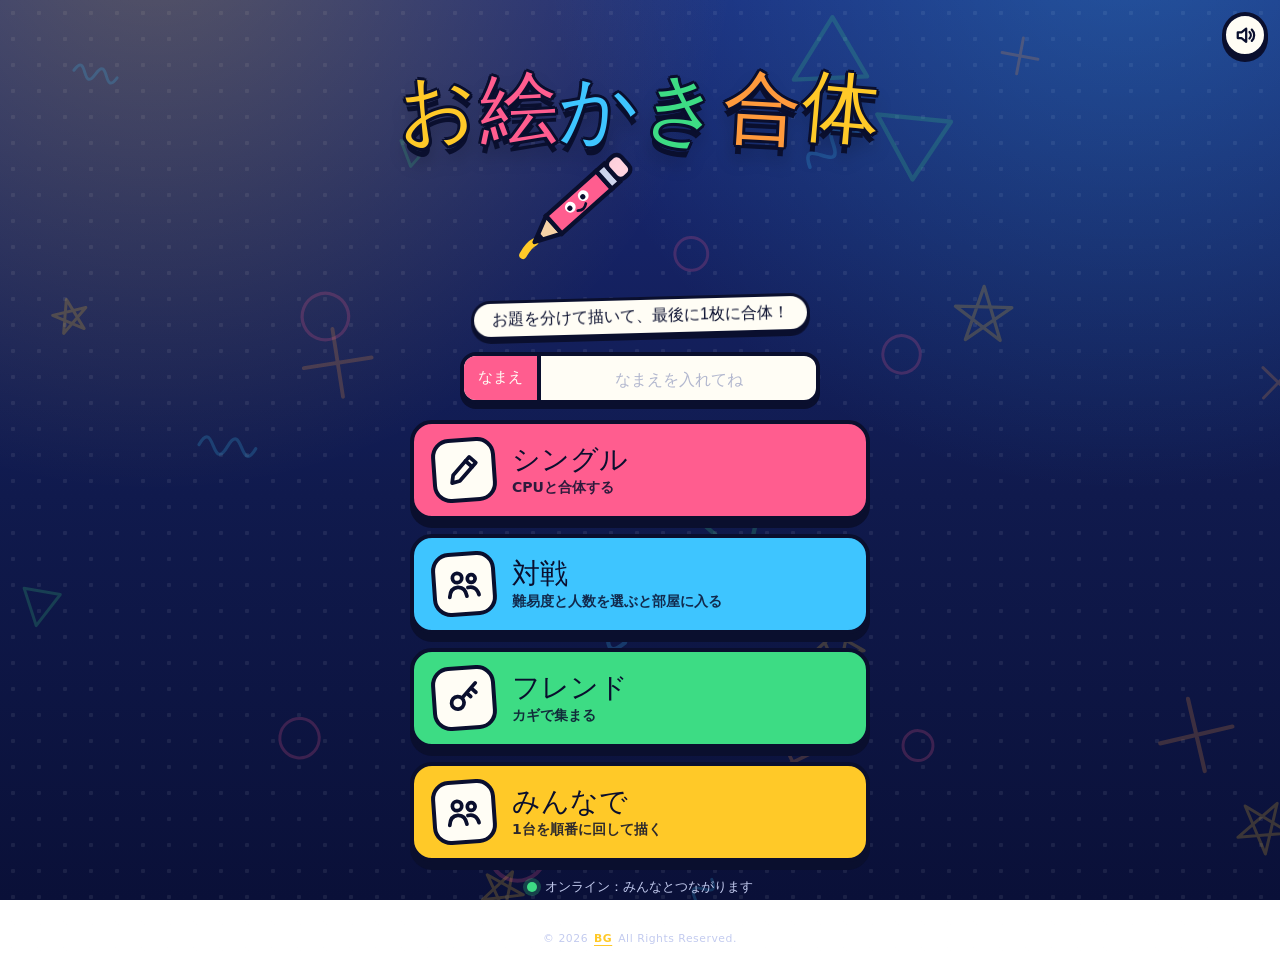
==== commit 509e3eb9: "Bigger canvas on phones (smaller chrome around it), still one screen Co-Authored-By: Claude Fable 5." ====
--- a/index.html
+++ b/index.html
@@ -32,11 +32,11 @@
   <link rel="preconnect" href="https://fonts.googleapis.com">
   <link rel="preconnect" href="https://fonts.gstatic.com" crossorigin>
   <link href="https://fonts.googleapis.com/css2?family=Mochiy+Pop+One&family=Zen+Maru+Gothic:wght@500;700&display=swap" rel="stylesheet">
-  <link rel="stylesheet" href="style.css?v=20261125154806">
+  <link rel="stylesheet" href="style.css?v=20261125164738">
 </head>
 <body>
   <main id="app"></main>
   <footer class="copyright"><small>&copy; 2026 <a href="https://x.com/BG_boldgenesis" target="_blank" rel="noopener noreferrer">BG</a> All Rights Reserved.</small></footer>
-  <script type="module" src="app.js?v=20261125154806"></script>
+  <script type="module" src="app.js?v=20261125164738"></script>
 </body>
 </html>
--- a/style.css
+++ b/style.css
@@ -441,3 +441,37 @@
   html.fit #app:not(.waiting) > .note { display: none; }
   html.fit #app > .btn { margin-top: 2px; }
 }
+
+/* ---------- 描く画面：スマホで、キャンバスをできるだけ大きくする ---------- */
+/* まわりのもの（お題、説明の文、ボタン、わく）を小さくして、あいた分をキャンバスにまわす */
+html.fit #app { padding: 6px 6px 8px; gap: 6px; }
+html.fit .board { width: calc(100% - 62px); min-height: 42px; padding: 2px 10px 4px; }
+html.fit #app:not(.waiting) > .note { display: none; } /* 説明の文は、お題の画面で見せてある。待っている間だけ出す */
+html.fit .btn.primary { font-size: 17px; padding: 5px 30px; }
+html.fit #app > .stage { padding-top: 8px; }
+html.fit .stage .easel { width: min(100%, calc((100cqh - 18px) * var(--ratio, 1) + 12px)); border-width: 3px; padding: 3px; border-radius: 12px; box-shadow: 0 4px 0 var(--ink); }
+html.fit .stage .easel::before { top: -8px; height: 12px; }
+html.fit .pad { border-radius: 7px; }
+/* 絵しりとり：見出しを1行にする。こたえのらんも1行にする */
+html.fit .head { flex-direction: row; flex-wrap: wrap; justify-content: center; align-items: center; gap: 2px 10px; width: calc(100% - 62px); align-self: flex-start; min-height: 42px; }
+html.fit .head .ribbon { font-size: 17px; padding: 1px 12px; border-width: 3px; box-shadow: 0 3px 0 var(--ink); rotate: none; }
+html.fit .head .lead { font-size: 13px; }
+html.fit .ticket { flex-direction: row; gap: 8px; padding: 1px 10px; border-width: 3px; border-radius: 12px; box-shadow: 0 3px 0 var(--ink); rotate: none; max-width: none; }
+html.fit .ticket small { flex: none; }
+html.fit .ticket .input { flex: 1 1 auto; text-align: left; }
+/* 横向き：お題と残り時間を1段にまとめる。道具の列を細くして、キャンバスを広くする */
+@media (orientation: landscape) and (max-height: 620px) {
+  html.fit #app { grid-template-columns: minmax(0, 1fr) minmax(230px, 272px); gap: 4px 8px; }
+  html.fit .row .sample, html.fit .row .shiri-prev { width: 40px; }
+  html.fit .tools { padding: 4px 4px 6px; gap: 4px; }
+  html.fit .tool { min-height: 30px; }
+  html.fit .btn.primary { padding: 3px 26px; }
+  html.fit #app > .board, html.fit #app > .head { grid-column: 1; grid-row: 1; width: 100%; }
+  html.fit #app > .row { grid-column: 2; grid-row: 1; padding-right: 54px; justify-content: flex-start; }
+  html.fit #app > .stage { grid-column: 1; grid-row: 2 / span 5; height: calc(100dvh - 72px); min-height: 150px; }
+  html.fit .chip { display: none; } /* 「あなたは◯◯」は、お題の画面で見せてある */
+  html.fit .swatch { width: 26px; height: 26px; }
+  html.fit .toolrow { gap: 4px; }
+  html.fit .ticket { flex-direction: column; gap: 0; }
+  html.fit .ticket .input { text-align: center; width: 100%; }
+}
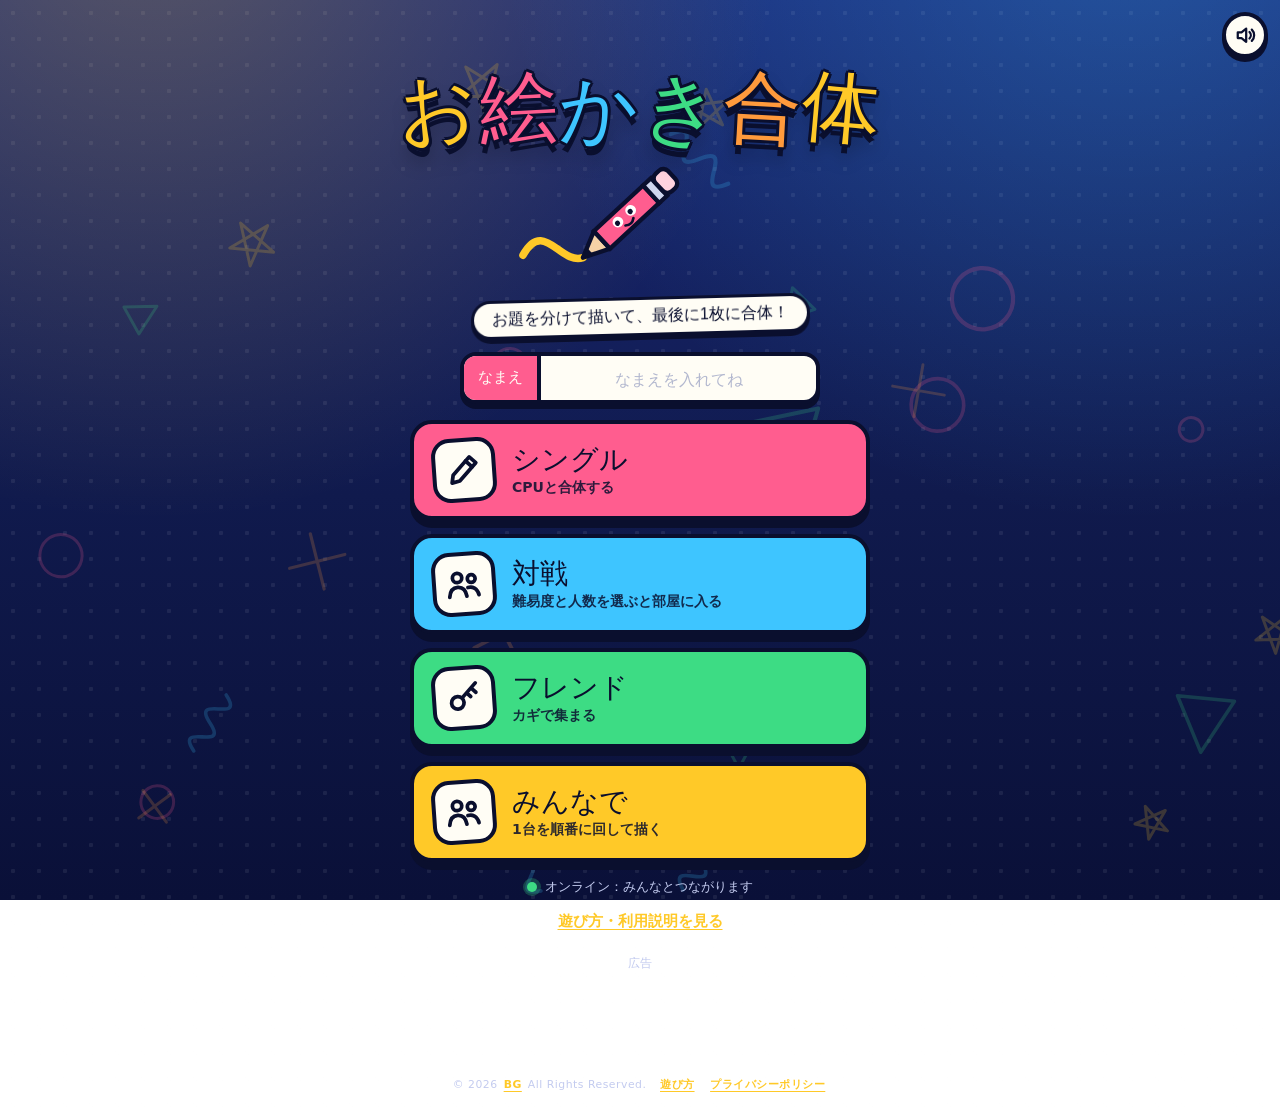
==== commit 07073f04: "Home: link to the how-to page, and Ninja AdMax banner on wide screens (in an iframe, CSP unchanged) " ====
--- a/index.html
+++ b/index.html
@@ -32,11 +32,13 @@
   <link rel="preconnect" href="https://fonts.googleapis.com">
   <link rel="preconnect" href="https://fonts.gstatic.com" crossorigin>
   <link href="https://fonts.googleapis.com/css2?family=Mochiy+Pop+One&family=Zen+Maru+Gothic:wght@500;700&display=swap" rel="stylesheet">
-  <link rel="stylesheet" href="style.css?v=20261125164738">
+  <link rel="stylesheet" href="style.css?v=20261125201102">
 </head>
 <body>
   <main id="app"></main>
-  <footer class="copyright"><small>&copy; 2026 <a href="https://x.com/BG_boldgenesis" target="_blank" rel="noopener noreferrer">BG</a> All Rights Reserved.</small></footer>
-  <script type="module" src="app.js?v=20261125164738"></script>
+  <!-- 広告：タイトル画面（ホーム）で、広い画面のときだけ出す（app.js の homeAd） -->
+  <aside class="home-ad" id="home-ad" aria-label="広告" hidden><small>広告</small></aside>
+  <footer class="copyright"><small>&copy; 2026 <a href="https://x.com/BG_boldgenesis" target="_blank" rel="noopener noreferrer">BG</a> All Rights Reserved.　<a href="../guide.html" target="_top">遊び方</a>　<a href="../privacy.html" target="_top">プライバシーポリシー</a></small></footer>
+  <script type="module" src="app.js?v=20261125201102"></script>
 </body>
 </html>
--- a/style.css
+++ b/style.css
@@ -475,3 +475,12 @@
   html.fit .ticket { flex-direction: column; gap: 0; }
   html.fit .ticket .input { text-align: center; width: 100%; }
 }
+
+/* ---------- タイトル画面：遊び方へのリンクと、広告のわく ---------- */
+.guide-link { margin: 0; text-align: center; font-size: 15px; }
+.guide-link a { color: var(--gold); font-weight: 700; text-decoration: underline; text-underline-offset: 3px; padding: 6px 4px; }
+.guide-link a:hover { color: #fff; }
+.home-ad { position: relative; z-index: 1; width: 728px; margin: 4px auto 0; text-align: center; }
+.home-ad[hidden] { display: none; }
+.home-ad small { display: block; font-size: 12px; color: var(--sub); }
+.home-ad iframe { display: block; width: 728px; height: 90px; border: 0; }
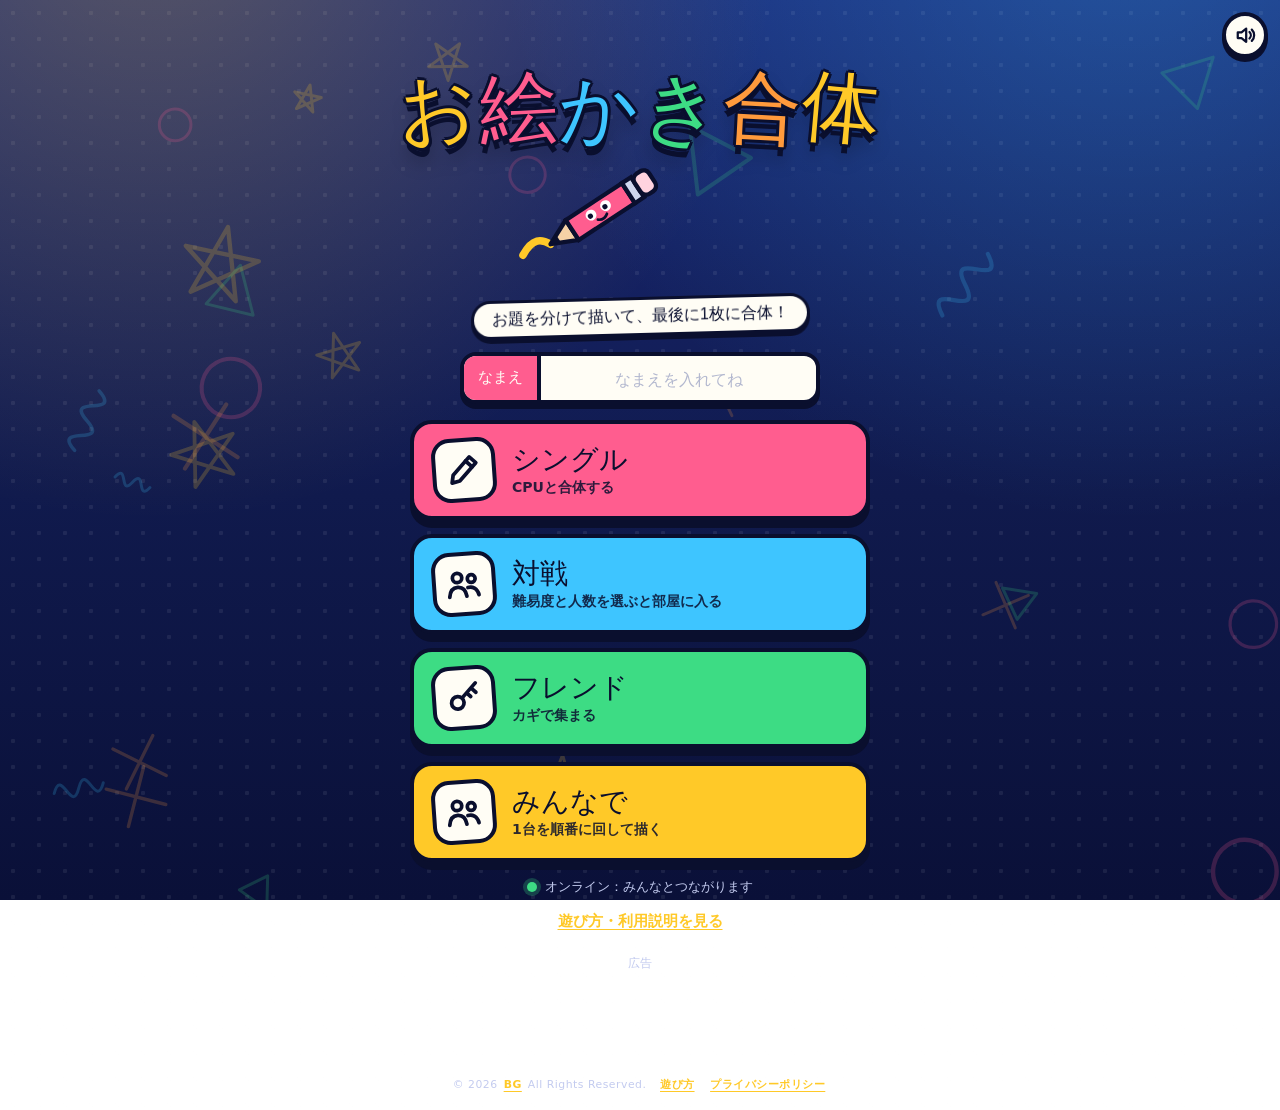
==== commit 29de0d46: "Home: phone-size Ninja AdMax banner (320x50) on narrow screens; no ads when embedded in the guide pa" ====
--- a/index.html
+++ b/index.html
@@ -32,13 +32,13 @@
   <link rel="preconnect" href="https://fonts.googleapis.com">
   <link rel="preconnect" href="https://fonts.gstatic.com" crossorigin>
   <link href="https://fonts.googleapis.com/css2?family=Mochiy+Pop+One&family=Zen+Maru+Gothic:wght@500;700&display=swap" rel="stylesheet">
-  <link rel="stylesheet" href="style.css?v=20261125201102">
+  <link rel="stylesheet" href="style.css?v=20261126113415">
 </head>
 <body>
   <main id="app"></main>
   <!-- 広告：タイトル画面（ホーム）で、広い画面のときだけ出す（app.js の homeAd） -->
   <aside class="home-ad" id="home-ad" aria-label="広告" hidden><small>広告</small></aside>
   <footer class="copyright"><small>&copy; 2026 <a href="https://x.com/BG_boldgenesis" target="_blank" rel="noopener noreferrer">BG</a> All Rights Reserved.　<a href="../guide.html" target="_top">遊び方</a>　<a href="../privacy.html" target="_top">プライバシーポリシー</a></small></footer>
-  <script type="module" src="app.js?v=20261125201102"></script>
+  <script type="module" src="app.js?v=20261126113415"></script>
 </body>
 </html>
--- a/style.css
+++ b/style.css
@@ -480,7 +480,9 @@
 .guide-link { margin: 0; text-align: center; font-size: 15px; }
 .guide-link a { color: var(--gold); font-weight: 700; text-decoration: underline; text-underline-offset: 3px; padding: 6px 4px; }
 .guide-link a:hover { color: #fff; }
-.home-ad { position: relative; z-index: 1; width: 728px; margin: 4px auto 0; text-align: center; }
+.home-ad { position: relative; z-index: 1; width: 728px; max-width: 100%; margin: 4px auto 0; text-align: center; }
+.home-ad.sp { width: 320px; }
+.home-ad.sp iframe { width: 320px; height: 50px; }
 .home-ad[hidden] { display: none; }
 .home-ad small { display: block; font-size: 12px; color: var(--sub); }
 .home-ad iframe { display: block; width: 728px; height: 90px; border: 0; }
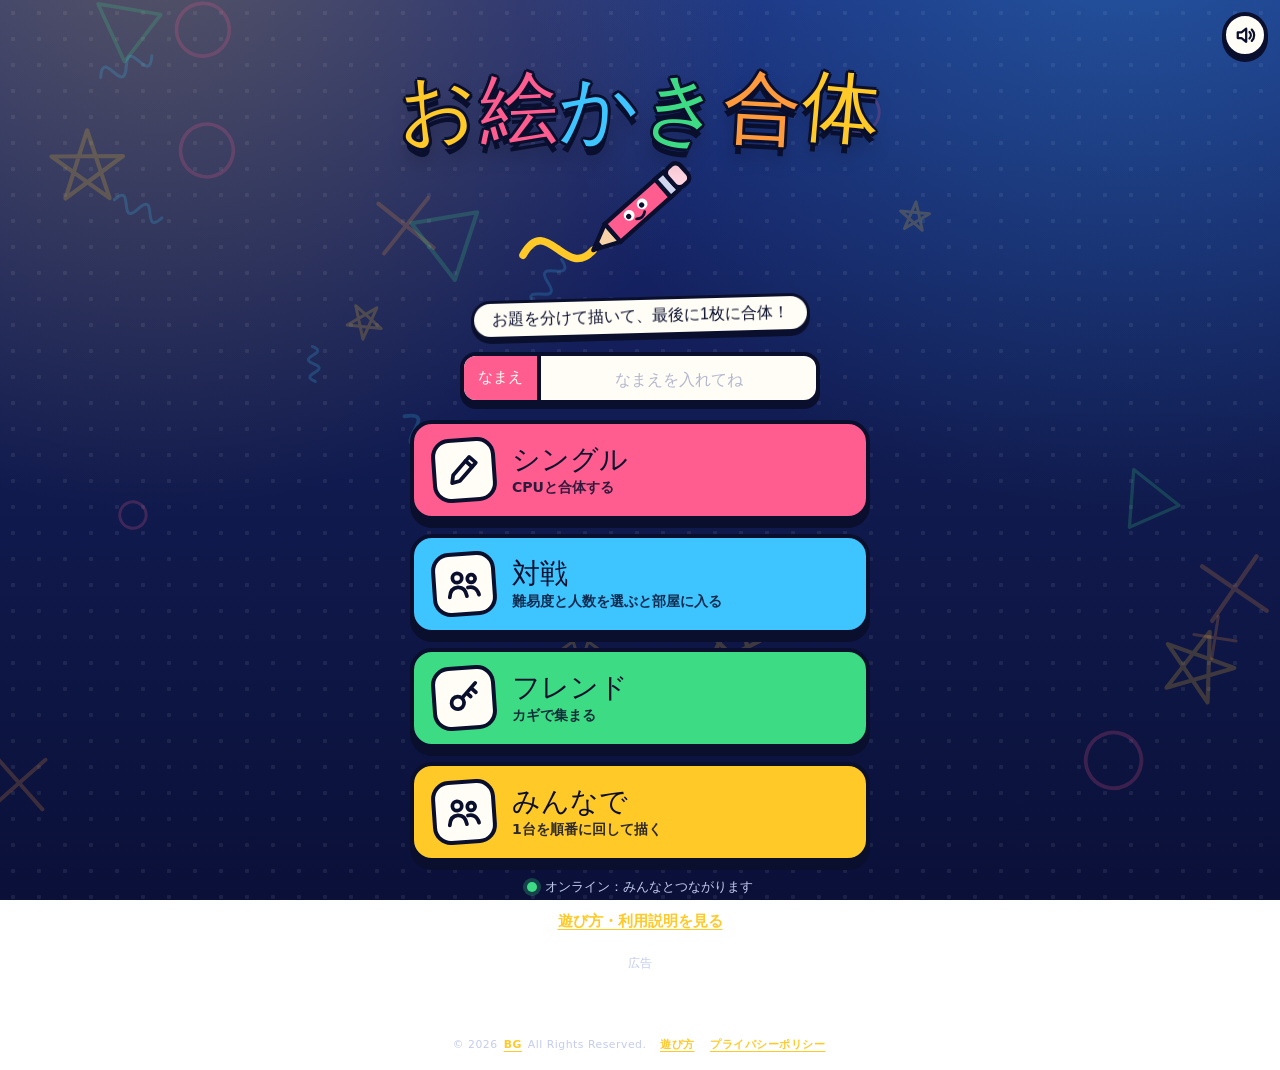
==== commit 8c2a18d3: "Ads: switch to the single Ninja AdMax device-switching tag; fit the frame to the served size Co-Auth" ====
--- a/index.html
+++ b/index.html
@@ -32,13 +32,13 @@
   <link rel="preconnect" href="https://fonts.googleapis.com">
   <link rel="preconnect" href="https://fonts.gstatic.com" crossorigin>
   <link href="https://fonts.googleapis.com/css2?family=Mochiy+Pop+One&family=Zen+Maru+Gothic:wght@500;700&display=swap" rel="stylesheet">
-  <link rel="stylesheet" href="style.css?v=20261126113415">
+  <link rel="stylesheet" href="style.css?v=20261126113949">
 </head>
 <body>
   <main id="app"></main>
   <!-- 広告：タイトル画面（ホーム）で、広い画面のときだけ出す（app.js の homeAd） -->
   <aside class="home-ad" id="home-ad" aria-label="広告" hidden><small>広告</small></aside>
   <footer class="copyright"><small>&copy; 2026 <a href="https://x.com/BG_boldgenesis" target="_blank" rel="noopener noreferrer">BG</a> All Rights Reserved.　<a href="../guide.html" target="_top">遊び方</a>　<a href="../privacy.html" target="_top">プライバシーポリシー</a></small></footer>
-  <script type="module" src="app.js?v=20261126113415"></script>
+  <script type="module" src="app.js?v=20261126113949"></script>
 </body>
 </html>
--- a/style.css
+++ b/style.css
@@ -480,9 +480,7 @@
 .guide-link { margin: 0; text-align: center; font-size: 15px; }
 .guide-link a { color: var(--gold); font-weight: 700; text-decoration: underline; text-underline-offset: 3px; padding: 6px 4px; }
 .guide-link a:hover { color: #fff; }
-.home-ad { position: relative; z-index: 1; width: 728px; max-width: 100%; margin: 4px auto 0; text-align: center; }
-.home-ad.sp { width: 320px; }
-.home-ad.sp iframe { width: 320px; height: 50px; }
+.home-ad { position: relative; z-index: 1; max-width: 100%; margin: 4px auto 0; text-align: center; }
 .home-ad[hidden] { display: none; }
 .home-ad small { display: block; font-size: 12px; color: var(--sub); }
-.home-ad iframe { display: block; width: 728px; height: 90px; border: 0; }
+.home-ad iframe { display: block; margin: 0 auto; border: 0; }
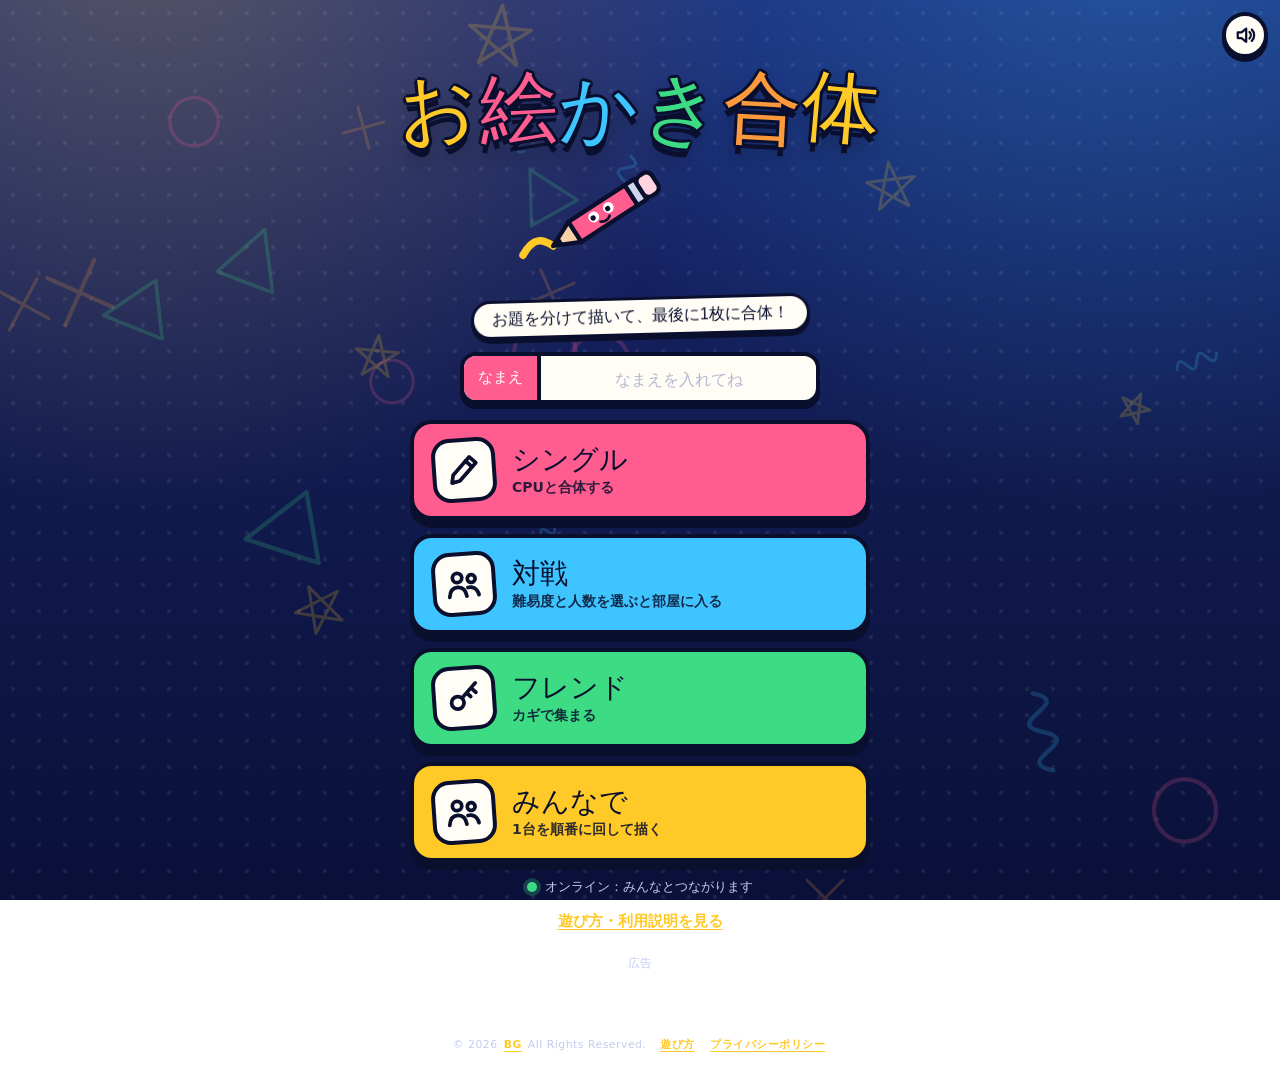
==== commit 1454d4a2: "Ads: read the served banner size from its element Co-Authored-By: Claude Fable 5.2 <noreply@anthropi" ====
--- a/index.html
+++ b/index.html
@@ -32,13 +32,13 @@
   <link rel="preconnect" href="https://fonts.googleapis.com">
   <link rel="preconnect" href="https://fonts.gstatic.com" crossorigin>
   <link href="https://fonts.googleapis.com/css2?family=Mochiy+Pop+One&family=Zen+Maru+Gothic:wght@500;700&display=swap" rel="stylesheet">
-  <link rel="stylesheet" href="style.css?v=20261126113949">
+  <link rel="stylesheet" href="style.css?v=20261126114340">
 </head>
 <body>
   <main id="app"></main>
   <!-- 広告：タイトル画面（ホーム）で、広い画面のときだけ出す（app.js の homeAd） -->
   <aside class="home-ad" id="home-ad" aria-label="広告" hidden><small>広告</small></aside>
   <footer class="copyright"><small>&copy; 2026 <a href="https://x.com/BG_boldgenesis" target="_blank" rel="noopener noreferrer">BG</a> All Rights Reserved.　<a href="../guide.html" target="_top">遊び方</a>　<a href="../privacy.html" target="_top">プライバシーポリシー</a></small></footer>
-  <script type="module" src="app.js?v=20261126113949"></script>
+  <script type="module" src="app.js?v=20261126114340"></script>
 </body>
 </html>
